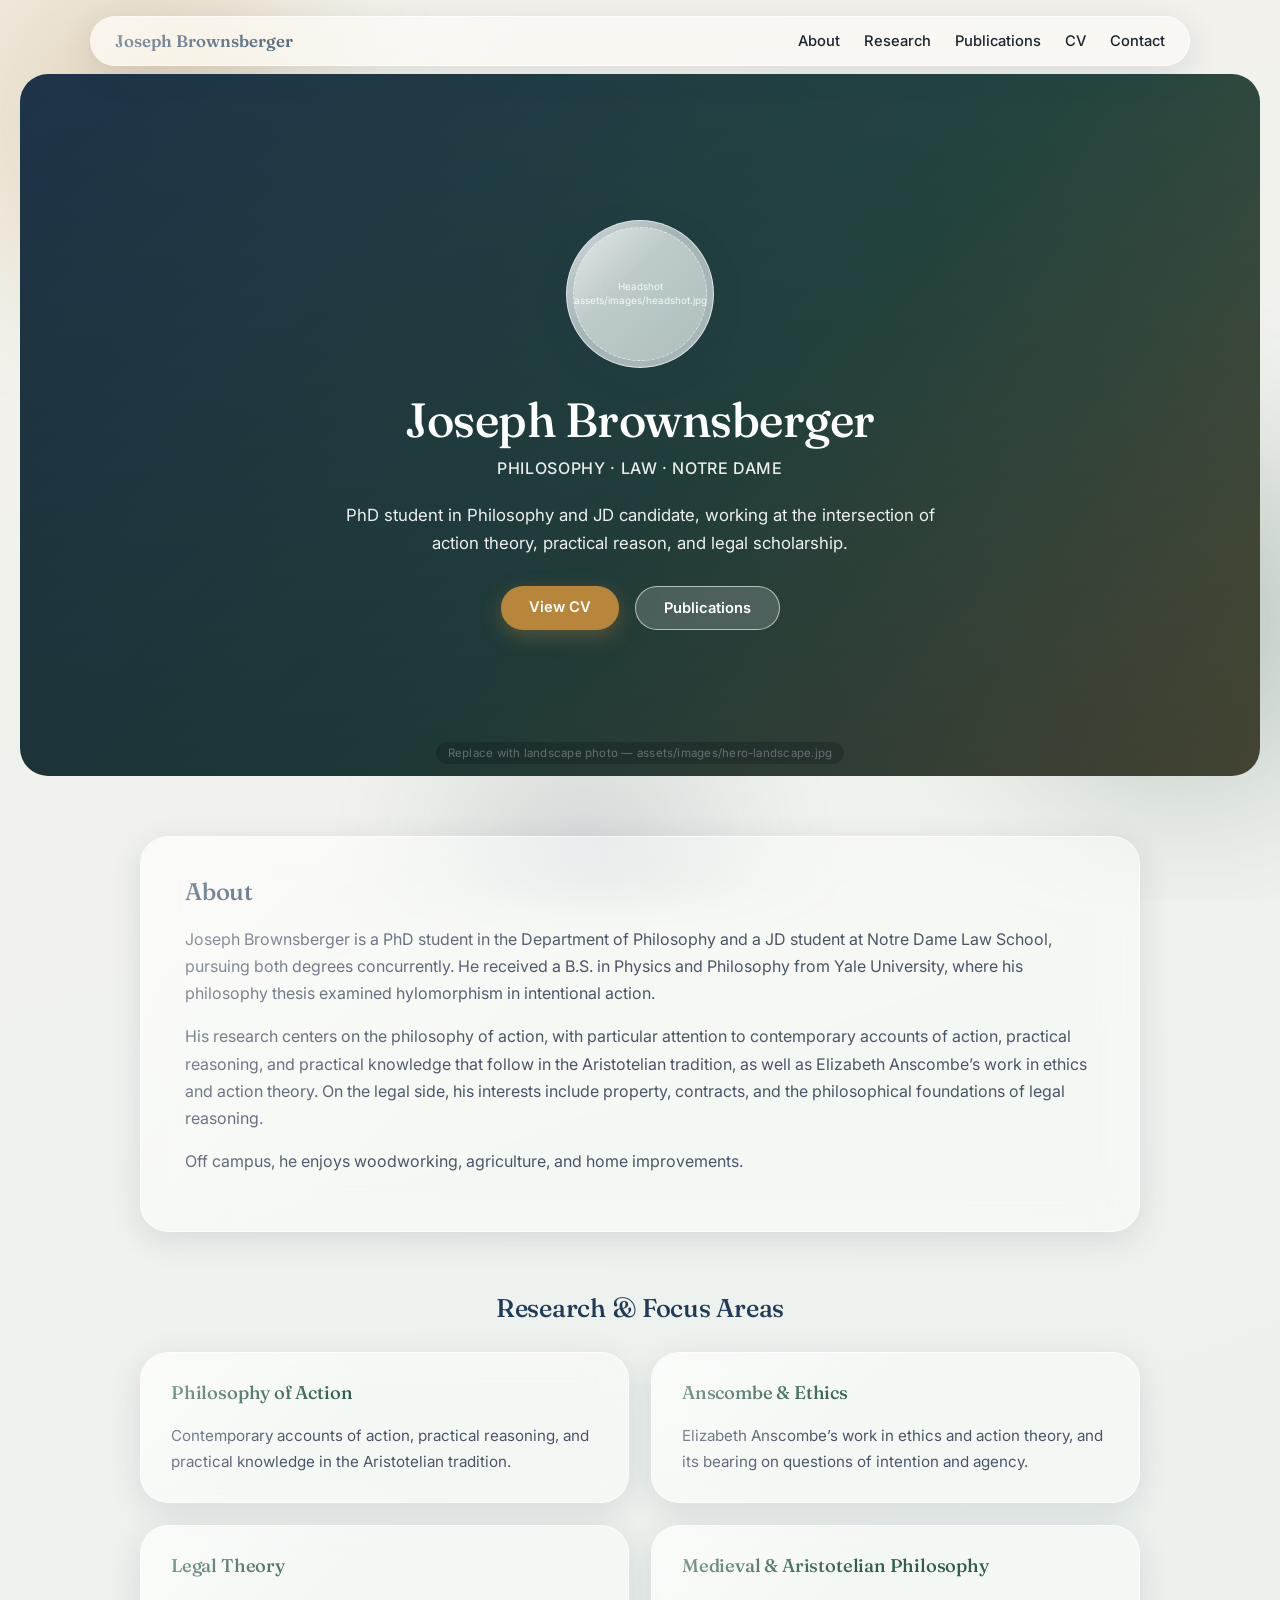
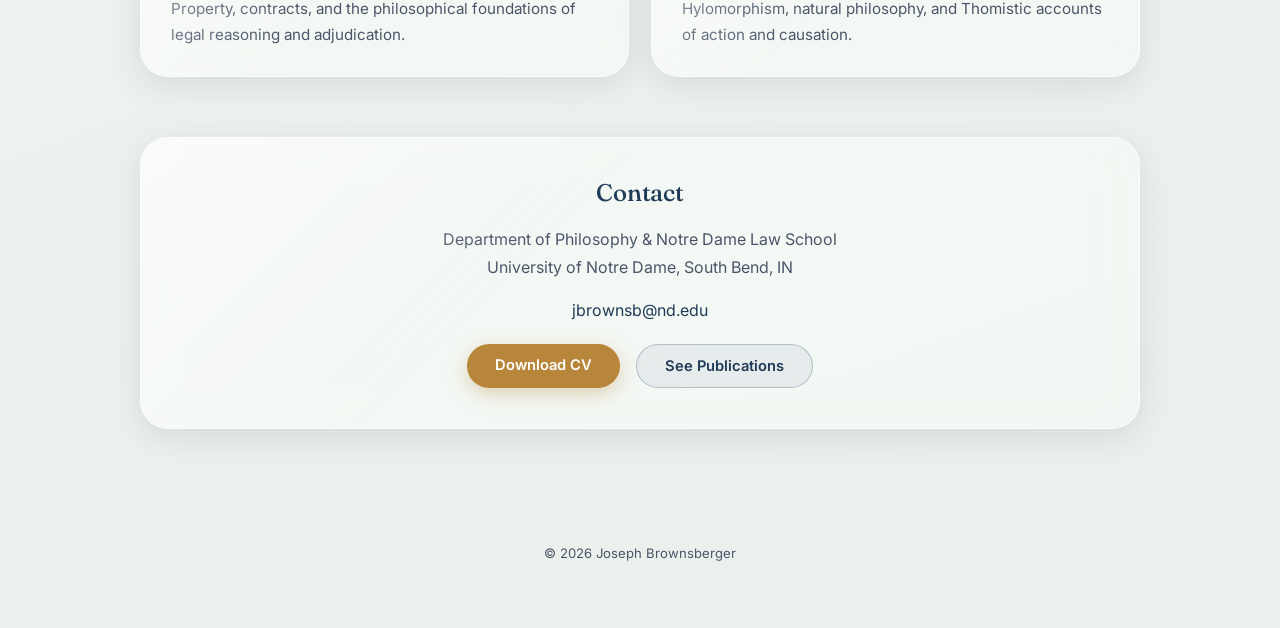
==== index.html @ 6daafd6e "initial website launch" ====
<!DOCTYPE html>
<html lang="en">
<head>
<meta charset="UTF-8">
<meta name="viewport" content="width=device-width, initial-scale=1.0">
<title>Joseph Brownsberger</title>
<meta name="description" content="Joseph Brownsberger — PhD student in Philosophy and JD candidate at Notre Dame, working on the philosophy of action, practical reasoning, and legal theory.">
<link rel="preconnect" href="https://fonts.googleapis.com">
<link rel="preconnect" href="https://fonts.gstatic.com" crossorigin>
<link href="https://fonts.googleapis.com/css2?family=Fraunces:opsz,wght@9..144,400;9..144,500;9..144,600&family=Inter:wght@300;400;500;600&display=swap" rel="stylesheet">
<link rel="stylesheet" href="css/style.css">
<link rel="icon" href="data:,">
</head>
<body>

<div class="bg-orbs" aria-hidden="true">
  <div class="orb orb-1"></div>
  <div class="orb orb-2"></div>
  <div class="orb orb-3"></div>
</div>

<header class="site-header">
  <nav class="glass nav-glass">
    <a href="index.html" class="brand">Joseph Brownsberger</a>
    <div class="nav-links">
      <a href="index.html#about">About</a>
      <a href="index.html#research">Research</a>
      <a href="publications.html">Publications</a>
      <a href="assets/Joseph-Brownsberger-CV.pdf" target="_blank" rel="noopener">CV</a>
      <a href="index.html#contact">Contact</a>
    </div>
  </nav>
</header>

<main>

  <section class="hero">
    <div class="hero-bg-photo" role="img" aria-label="Landscape background photo placeholder">
      <span class="photo-placeholder-label">Replace with landscape photo — assets/images/hero-landscape.jpg</span>
    </div>
    <div class="hero-overlay"></div>
    <div class="hero-content">
      <div class="glass headshot-frame">
        <div class="headshot-placeholder" role="img" aria-label="Headshot placeholder">
          <span>Headshot<br>assets/images/headshot.jpg</span>
        </div>
      </div>
      <h1>Joseph Brownsberger</h1>
      <p class="tagline">Philosophy&nbsp;&middot;&nbsp;Law&nbsp;&middot;&nbsp;Notre Dame</p>
      <p class="hero-sub">PhD student in Philosophy and JD candidate, working at the intersection of action theory, practical reason, and legal scholarship.</p>
      <div class="hero-actions">
        <a href="assets/Joseph-Brownsberger-CV.pdf" class="btn btn-primary" target="_blank" rel="noopener">View CV</a>
        <a href="publications.html" class="btn btn-secondary">Publications</a>
      </div>
    </div>
  </section>

  <section id="about" class="section">
    <div class="glass card about-card">
      <h2>About</h2>
      <p>
        Joseph Brownsberger is a PhD student in the Department of Philosophy and a JD student at Notre Dame Law School,
        pursuing both degrees concurrently. He received a B.S. in Physics and Philosophy from Yale University, where his
        philosophy thesis examined hylomorphism in intentional action.
      </p>
      <p>
        His research centers on the philosophy of action, with particular attention to contemporary accounts of action,
        practical reasoning, and practical knowledge that follow in the Aristotelian tradition, as well as Elizabeth
        Anscombe&rsquo;s work in ethics and action theory. On the legal side, his interests include property, contracts,
        and the philosophical foundations of legal reasoning.
      </p>
      <p>
        Off campus, he enjoys woodworking, agriculture, and home improvements.
      </p>
    </div>
  </section>

  <section id="research" class="section">
    <h2 class="section-title">Research &amp; Focus Areas</h2>
    <div class="card-grid">
      <div class="glass card small-card">
        <h3>Philosophy of Action</h3>
        <p>Contemporary accounts of action, practical reasoning, and practical knowledge in the Aristotelian tradition.</p>
      </div>
      <div class="glass card small-card">
        <h3>Anscombe &amp; Ethics</h3>
        <p>Elizabeth Anscombe&rsquo;s work in ethics and action theory, and its bearing on questions of intention and agency.</p>
      </div>
      <div class="glass card small-card">
        <h3>Legal Theory</h3>
        <p>Property, contracts, and the philosophical foundations of legal reasoning and adjudication.</p>
      </div>
      <div class="glass card small-card">
        <h3>Medieval &amp; Aristotelian Philosophy</h3>
        <p>Hylomorphism, natural philosophy, and Thomistic accounts of action and causation.</p>
      </div>
    </div>
  </section>

  <section id="contact" class="section">
    <div class="glass card contact-card">
      <h2>Contact</h2>
      <p>Department of Philosophy &amp; Notre Dame Law School<br>University of Notre Dame, South Bend, IN</p>
      <p><a href="mailto:jbrownsb@nd.edu">jbrownsb@nd.edu</a></p>
      <div class="hero-actions">
        <a href="assets/Joseph-Brownsberger-CV.pdf" class="btn btn-primary" target="_blank" rel="noopener">Download CV</a>
        <a href="publications.html" class="btn btn-secondary">See Publications</a>
      </div>
    </div>
  </section>

</main>

<footer class="site-footer">
  <p>&copy; <span id="year"></span> Joseph Brownsberger</p>
</footer>

<script src="js/main.js"></script>
</body>
</html>
---- css/style.css ----
/* ===========================
   Joseph Brownsberger — Site Styles
   Clean, light, liquid-glass aesthetic
   =========================== */

:root {
  --bg-base: #f4f1ea;
  --bg-base-2: #eef2ee;
  --accent-navy: #1f3b57;
  --accent-gold: #b8863b;
  --accent-forest: #2f5d4f;
  --text-main: #1c2430;
  --text-soft: #4a5568;
  --glass-bg: rgba(255, 255, 255, 0.45);
  --glass-bg-strong: rgba(255, 255, 255, 0.62);
  --glass-border: rgba(255, 255, 255, 0.65);
  --glass-shadow: 0 8px 32px rgba(31, 59, 87, 0.12);
  --radius-lg: 28px;
  --radius-md: 20px;
  --radius-sm: 14px;
}

* { box-sizing: border-box; }

html, body {
  margin: 0;
  padding: 0;
  scroll-behavior: smooth;
}

body {
  font-family: 'Inter', -apple-system, BlinkMacSystemFont, 'Segoe UI', sans-serif;
  color: var(--text-main);
  background: linear-gradient(160deg, var(--bg-base) 0%, var(--bg-base-2) 55%, #eaf0ec 100%);
  min-height: 100vh;
  position: relative;
  overflow-x: hidden;
}

h1, h2, h3 {
  font-family: 'Fraunces', Georgia, serif;
  font-weight: 500;
  letter-spacing: -0.01em;
  color: var(--accent-navy);
}

a {
  color: var(--accent-navy);
  text-decoration: none;
}

a:hover {
  color: var(--accent-gold);
}

p {
  line-height: 1.7;
  color: var(--text-soft);
}

/* ---------- Background orbs (subtle liquid color) ---------- */
.bg-orbs {
  position: fixed;
  inset: 0;
  z-index: -1;
  overflow: hidden;
  pointer-events: none;
}

.orb {
  position: absolute;
  border-radius: 50%;
  filter: blur(60px);
  opacity: 0.35;
}

.orb-1 {
  width: 480px;
  height: 480px;
  background: radial-gradient(circle, var(--accent-gold), transparent 70%);
  top: -120px;
  left: -100px;
}

.orb-2 {
  width: 520px;
  height: 520px;
  background: radial-gradient(circle, var(--accent-forest), transparent 70%);
  top: 40%;
  right: -160px;
}

.orb-3 {
  width: 400px;
  height: 400px;
  background: radial-gradient(circle, var(--accent-navy), transparent 70%);
  bottom: -160px;
  left: 30%;
  opacity: 0.18;
}

/* ---------- Liquid glass core ---------- */
.glass {
  background: var(--glass-bg);
  border: 1px solid var(--glass-border);
  border-radius: var(--radius-lg);
  box-shadow: var(--glass-shadow);
  backdrop-filter: blur(18px) saturate(160%);
  -webkit-backdrop-filter: blur(18px) saturate(160%);
  position: relative;
}

.glass::before {
  content: "";
  position: absolute;
  inset: 0;
  border-radius: inherit;
  background: linear-gradient(135deg, rgba(255,255,255,0.5), rgba(255,255,255,0) 40%);
  pointer-events: none;
}

/* ---------- Header / Nav ---------- */
.site-header {
  position: sticky;
  top: 16px;
  z-index: 100;
  display: flex;
  justify-content: center;
  padding: 0 20px;
}

.nav-glass {
  width: min(1100px, 94%);
  display: flex;
  align-items: center;
  justify-content: space-between;
  padding: 14px 24px;
  border-radius: 999px;
}

.brand {
  font-family: 'Fraunces', serif;
  font-weight: 600;
  font-size: 1.05rem;
  color: var(--accent-navy);
}

.nav-links {
  display: flex;
  gap: 24px;
  font-size: 0.92rem;
}

.nav-links a {
  color: var(--text-main);
  font-weight: 500;
  transition: color 0.2s ease;
}

.nav-links a.active,
.nav-links a:hover {
  color: var(--accent-gold);
}

/* ---------- Hero ---------- */
.hero {
  position: relative;
  min-height: 78vh;
  display: flex;
  align-items: center;
  justify-content: center;
  margin: 24px 20px 0;
  border-radius: var(--radius-lg);
  overflow: hidden;
}

.hero-bg-photo {
  position: absolute;
  inset: 0;
  background: linear-gradient(135deg, #26415c 0%, #2f5d4f 55%, #b8863b 130%);
  background-size: cover;
  background-position: center;
  display: flex;
  align-items: flex-end;
  justify-content: center;
  padding-bottom: 12px;
}

/* When you add a real photo, set this on the element or via inline style:
   background-image: url('assets/images/hero-landscape.jpg'); */

.photo-placeholder-label {
  font-size: 0.72rem;
  color: rgba(255,255,255,0.75);
  background: rgba(0,0,0,0.25);
  padding: 4px 12px;
  border-radius: 999px;
  font-family: 'Inter', sans-serif;
  letter-spacing: 0.02em;
}

.hero-overlay {
  position: absolute;
  inset: 0;
  background: linear-gradient(180deg, rgba(15,25,35,0.35) 0%, rgba(15,25,35,0.55) 100%);
}

.hero-content {
  position: relative;
  z-index: 2;
  text-align: center;
  color: #fff;
  padding: 40px 24px;
  max-width: 640px;
}

.headshot-frame {
  width: 148px;
  height: 148px;
  margin: 0 auto 22px;
  border-radius: 50%;
  padding: 6px;
  background: var(--glass-bg-strong);
}

.headshot-placeholder {
  width: 100%;
  height: 100%;
  border-radius: 50%;
  background: linear-gradient(135deg, rgba(255,255,255,0.4), rgba(255,255,255,0.1));
  display: flex;
  align-items: center;
  justify-content: center;
  text-align: center;
  font-size: 0.62rem;
  color: rgba(255,255,255,0.85);
  border: 1px dashed rgba(255,255,255,0.5);
  line-height: 1.4;
  padding: 8px;
}

/* When you add a real headshot, replace .headshot-placeholder content with:
   <img src="assets/images/headshot.jpg" alt="Joseph Brownsberger"> and style img { width:100%; height:100%; object-fit:cover; border-radius:50%; } */

.hero h1 {
  color: #fff;
  font-size: clamp(2rem, 4.5vw, 3rem);
  margin: 0 0 6px;
}

.tagline {
  font-size: 1rem;
  letter-spacing: 0.04em;
  color: rgba(255,255,255,0.9);
  margin: 0 0 18px;
  text-transform: uppercase;
  font-weight: 500;
}

.hero-sub {
  color: rgba(255,255,255,0.92);
  font-size: 1.05rem;
  margin-bottom: 28px;
}

.hero-actions {
  display: flex;
  gap: 16px;
  justify-content: center;
  flex-wrap: wrap;
  margin-top: 8px;
}

.btn {
  padding: 12px 28px;
  border-radius: 999px;
  font-weight: 600;
  font-size: 0.92rem;
  transition: transform 0.2s ease, box-shadow 0.2s ease;
  display: inline-block;
}

.btn:hover {
  transform: translateY(-2px);
}

.btn-primary {
  background: var(--accent-gold);
  color: #fff;
  box-shadow: 0 6px 20px rgba(184, 134, 59, 0.35);
}

.btn-primary:hover {
  color: #fff;
  box-shadow: 0 10px 26px rgba(184, 134, 59, 0.45);
}

.btn-secondary {
  background: rgba(255,255,255,0.18);
  color: #fff;
  border: 1px solid rgba(255,255,255,0.6);
  backdrop-filter: blur(8px);
}

.btn-secondary:hover {
  background: rgba(255,255,255,0.3);
  color: #fff;
}

/* ---------- Sections ---------- */
.section {
  width: min(1000px, 90%);
  margin: 60px auto;
}

.section-title {
  text-align: center;
  margin-bottom: 28px;
  font-size: 1.6rem;
}

.card {
  padding: 40px 44px;
}

.about-card h2, .contact-card h2 {
  margin-top: 0;
}

.card-grid {
  display: grid;
  grid-template-columns: repeat(2, 1fr);
  gap: 22px;
}

.small-card {
  padding: 28px 30px;
}

.small-card h3 {
  margin-top: 0;
  font-size: 1.15rem;
  color: var(--accent-forest);
}

.small-card p {
  margin-bottom: 0;
  font-size: 0.95rem;
}

.contact-card {
  text-align: center;
}

.contact-card .hero-actions {
  margin-top: 20px;
}

.contact-card .btn-primary,
.contact-card .btn-secondary {
  color: #fff;
}

.contact-card .btn-secondary {
  background: rgba(31,59,87,0.08);
  color: var(--accent-navy);
  border: 1px solid rgba(31,59,87,0.25);
}

.contact-card .btn-secondary:hover {
  background: rgba(31,59,87,0.14);
  color: var(--accent-navy);
}

/* ---------- Publications page ---------- */
.pub-main {
  width: min(1000px, 90%);
  margin: 0 auto;
}

.pub-hero {
  text-align: center;
  margin-top: 60px;
}

.pub-hero h1 {
  font-size: clamp(1.8rem, 4vw, 2.6rem);
}

.pub-card {
  padding: 36px 42px;
}

.pub-card h2 {
  margin-top: 0;
  font-size: 1.3rem;
  border-bottom: 1px solid rgba(31,59,87,0.15);
  padding-bottom: 12px;
  margin-bottom: 20px;
}

.pub-list {
  list-style: none;
  margin: 0;
  padding: 0;
}

.pub-list li {
  padding: 14px 0;
  border-bottom: 1px solid rgba(31,59,87,0.08);
  display: flex;
  flex-direction: column;
  gap: 4px;
}

.pub-list li:last-child {
  border-bottom: none;
}

.pub-title {
  font-weight: 600;
  color: var(--text-main);
  font-size: 1.02rem;
}

.pub-meta {
  font-size: 0.88rem;
  color: var(--text-soft);
}

/* ---------- Footer ---------- */
.site-footer {
  text-align: center;
  padding: 40px 20px 50px;
  font-size: 0.82rem;
  color: var(--text-soft);
}

/* ---------- Responsive ---------- */
@media (max-width: 720px) {
  .nav-links {
    gap: 14px;
    font-size: 0.82rem;
  }
  .card, .pub-card {
    padding: 28px 24px;
  }
  .card-grid {
    grid-template-columns: 1fr;
  }
  .hero {
    min-height: 88vh;
    margin: 12px 12px 0;
  }
}
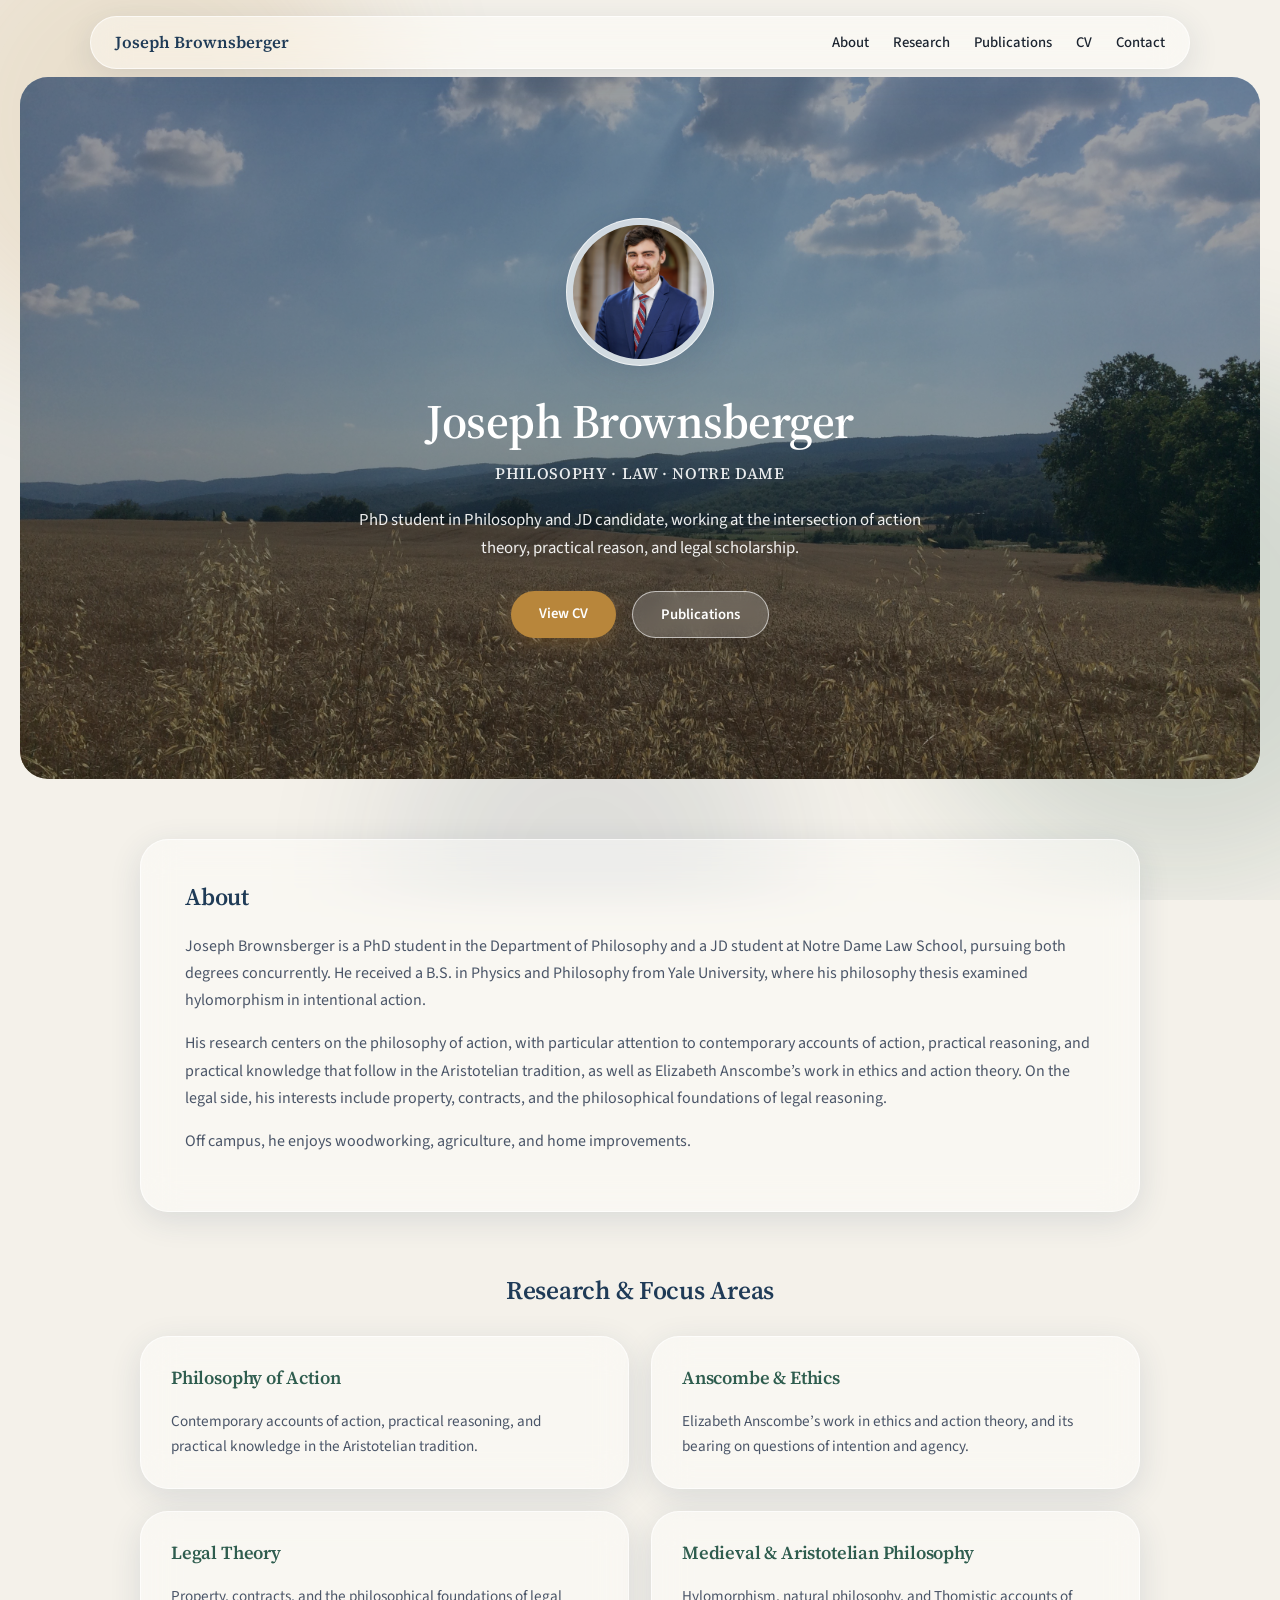
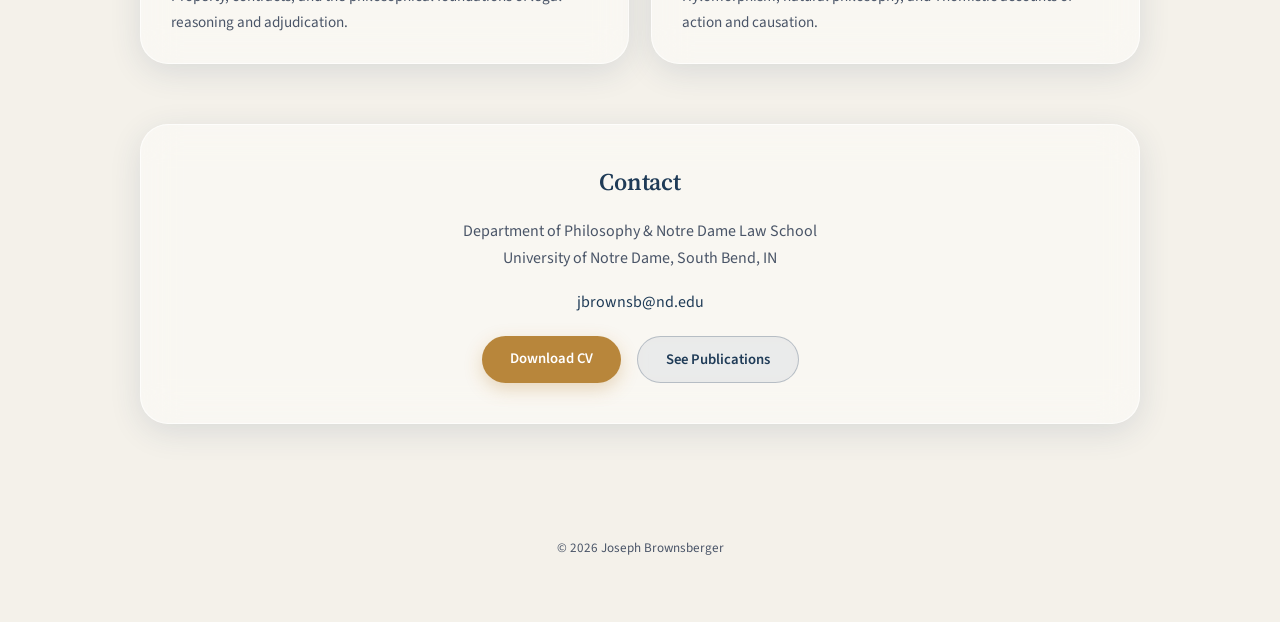
==== commit 49c1d842: "Switch to serif typography, remove gradients, wire up hero/headshot images" ====
--- a/index.html
+++ b/index.html
@@ -7,7 +7,7 @@
 <meta name="description" content="Joseph Brownsberger — PhD student in Philosophy and JD candidate at Notre Dame, working on the philosophy of action, practical reasoning, and legal theory.">
 <link rel="preconnect" href="https://fonts.googleapis.com">
 <link rel="preconnect" href="https://fonts.gstatic.com" crossorigin>
-<link href="https://fonts.googleapis.com/css2?family=Fraunces:opsz,wght@9..144,400;9..144,500;9..144,600&family=Inter:wght@300;400;500;600&display=swap" rel="stylesheet">
+<link href="https://fonts.googleapis.com/css2?family=Source+Serif+4:opsz,wght@8..60,400;8..60,500;8..60,600;8..60,700&family=Source+Sans+3:wght@300;400;500;600&display=swap" rel="stylesheet">
 <link rel="stylesheet" href="css/style.css">
 <link rel="icon" href="data:,">
 </head>
@@ -35,15 +35,11 @@
 <main>
 
   <section class="hero">
-    <div class="hero-bg-photo" role="img" aria-label="Landscape background photo placeholder">
-      <span class="photo-placeholder-label">Replace with landscape photo — assets/images/hero-landscape.jpg</span>
-    </div>
+    <div class="hero-bg-photo" role="img" aria-label="Landscape photo" style="background-image: url('assets/images/hero-landscape.JPG');"></div>
     <div class="hero-overlay"></div>
     <div class="hero-content">
       <div class="glass headshot-frame">
-        <div class="headshot-placeholder" role="img" aria-label="Headshot placeholder">
-          <span>Headshot<br>assets/images/headshot.jpg</span>
-        </div>
+        <img class="headshot-img" src="assets/images/Headshot.jpg" alt="Joseph Brownsberger">
       </div>
       <h1>Joseph Brownsberger</h1>
       <p class="tagline">Philosophy&nbsp;&middot;&nbsp;Law&nbsp;&middot;&nbsp;Notre Dame</p>
--- a/css/style.css
+++ b/css/style.css
@@ -1,18 +1,17 @@
 /* ===========================
    Joseph Brownsberger — Site Styles
-   Clean, light, liquid-glass aesthetic
+   Clean, light, liquid-glass aesthetic — staid serif typography, flat color (no gradients)
    =========================== */
 
 :root {
   --bg-base: #f4f1ea;
-  --bg-base-2: #eef2ee;
   --accent-navy: #1f3b57;
   --accent-gold: #b8863b;
   --accent-forest: #2f5d4f;
   --text-main: #1c2430;
   --text-soft: #4a5568;
   --glass-bg: rgba(255, 255, 255, 0.45);
-  --glass-bg-strong: rgba(255, 255, 255, 0.62);
+  --glass-bg-strong: rgba(255, 255, 255, 0.7);
   --glass-border: rgba(255, 255, 255, 0.65);
   --glass-shadow: 0 8px 32px rgba(31, 59, 87, 0.12);
   --radius-lg: 28px;
@@ -29,19 +28,23 @@
 }
 
 body {
-  font-family: 'Inter', -apple-system, BlinkMacSystemFont, 'Segoe UI', sans-serif;
+  font-family: 'Source Sans 3', -apple-system, BlinkMacSystemFont, 'Segoe UI', sans-serif;
   color: var(--text-main);
-  background: linear-gradient(160deg, var(--bg-base) 0%, var(--bg-base-2) 55%, #eaf0ec 100%);
+  background-color: var(--bg-base);
   min-height: 100vh;
   position: relative;
   overflow-x: hidden;
 }
 
 h1, h2, h3 {
-  font-family: 'Fraunces', Georgia, serif;
-  font-weight: 500;
+  font-family: 'Source Serif 4', Georgia, 'Times New Roman', serif;
+  font-weight: 600;
   letter-spacing: -0.01em;
   color: var(--accent-navy);
+}
+
+.brand, .tagline, .pub-title {
+  font-family: 'Source Serif 4', Georgia, 'Times New Roman', serif;
 }
 
 a {
@@ -58,7 +61,7 @@
   color: var(--text-soft);
 }
 
-/* ---------- Background orbs (subtle liquid color) ---------- */
+/* ---------- Background orbs (flat solid color, no gradient) ---------- */
 .bg-orbs {
   position: fixed;
   inset: 0;
@@ -70,14 +73,14 @@
 .orb {
   position: absolute;
   border-radius: 50%;
-  filter: blur(60px);
-  opacity: 0.35;
+  filter: blur(70px);
+  opacity: 0.16;
 }
 
 .orb-1 {
   width: 480px;
   height: 480px;
-  background: radial-gradient(circle, var(--accent-gold), transparent 70%);
+  background: var(--accent-gold);
   top: -120px;
   left: -100px;
 }
@@ -85,7 +88,7 @@
 .orb-2 {
   width: 520px;
   height: 520px;
-  background: radial-gradient(circle, var(--accent-forest), transparent 70%);
+  background: var(--accent-forest);
   top: 40%;
   right: -160px;
 }
@@ -93,10 +96,10 @@
 .orb-3 {
   width: 400px;
   height: 400px;
-  background: radial-gradient(circle, var(--accent-navy), transparent 70%);
+  background: var(--accent-navy);
   bottom: -160px;
   left: 30%;
-  opacity: 0.18;
+  opacity: 0.10;
 }
 
 /* ---------- Liquid glass core ---------- */
@@ -105,18 +108,9 @@
   border: 1px solid var(--glass-border);
   border-radius: var(--radius-lg);
   box-shadow: var(--glass-shadow);
-  backdrop-filter: blur(18px) saturate(160%);
-  -webkit-backdrop-filter: blur(18px) saturate(160%);
+  backdrop-filter: blur(18px) saturate(140%);
+  -webkit-backdrop-filter: blur(18px) saturate(140%);
   position: relative;
-}
-
-.glass::before {
-  content: "";
-  position: absolute;
-  inset: 0;
-  border-radius: inherit;
-  background: linear-gradient(135deg, rgba(255,255,255,0.5), rgba(255,255,255,0) 40%);
-  pointer-events: none;
 }
 
 /* ---------- Header / Nav ---------- */
@@ -139,7 +133,6 @@
 }
 
 .brand {
-  font-family: 'Fraunces', serif;
   font-weight: 600;
   font-size: 1.05rem;
   color: var(--accent-navy);
@@ -177,32 +170,15 @@
 .hero-bg-photo {
   position: absolute;
   inset: 0;
-  background: linear-gradient(135deg, #26415c 0%, #2f5d4f 55%, #b8863b 130%);
+  background-color: var(--accent-navy);
   background-size: cover;
   background-position: center;
-  display: flex;
-  align-items: flex-end;
-  justify-content: center;
-  padding-bottom: 12px;
-}
-
-/* When you add a real photo, set this on the element or via inline style:
-   background-image: url('assets/images/hero-landscape.jpg'); */
-
-.photo-placeholder-label {
-  font-size: 0.72rem;
-  color: rgba(255,255,255,0.75);
-  background: rgba(0,0,0,0.25);
-  padding: 4px 12px;
-  border-radius: 999px;
-  font-family: 'Inter', sans-serif;
-  letter-spacing: 0.02em;
 }
 
 .hero-overlay {
   position: absolute;
   inset: 0;
-  background: linear-gradient(180deg, rgba(15,25,35,0.35) 0%, rgba(15,25,35,0.55) 100%);
+  background: rgba(15, 25, 35, 0.42);
 }
 
 .hero-content {
@@ -221,26 +197,16 @@
   border-radius: 50%;
   padding: 6px;
   background: var(--glass-bg-strong);
-}
-
-.headshot-placeholder {
+  overflow: hidden;
+}
+
+.headshot-img {
   width: 100%;
   height: 100%;
+  object-fit: cover;
   border-radius: 50%;
-  background: linear-gradient(135deg, rgba(255,255,255,0.4), rgba(255,255,255,0.1));
-  display: flex;
-  align-items: center;
-  justify-content: center;
-  text-align: center;
-  font-size: 0.62rem;
-  color: rgba(255,255,255,0.85);
-  border: 1px dashed rgba(255,255,255,0.5);
-  line-height: 1.4;
-  padding: 8px;
-}
-
-/* When you add a real headshot, replace .headshot-placeholder content with:
-   <img src="assets/images/headshot.jpg" alt="Joseph Brownsberger"> and style img { width:100%; height:100%; object-fit:cover; border-radius:50%; } */
+  display: block;
+}
 
 .hero h1 {
   color: #fff;
@@ -287,12 +253,12 @@
 .btn-primary {
   background: var(--accent-gold);
   color: #fff;
-  box-shadow: 0 6px 20px rgba(184, 134, 59, 0.35);
+  box-shadow: 0 6px 18px rgba(184, 134, 59, 0.3);
 }
 
 .btn-primary:hover {
   color: #fff;
-  box-shadow: 0 10px 26px rgba(184, 134, 59, 0.45);
+  box-shadow: 0 8px 22px rgba(184, 134, 59, 0.4);
 }
 
 .btn-secondary {
